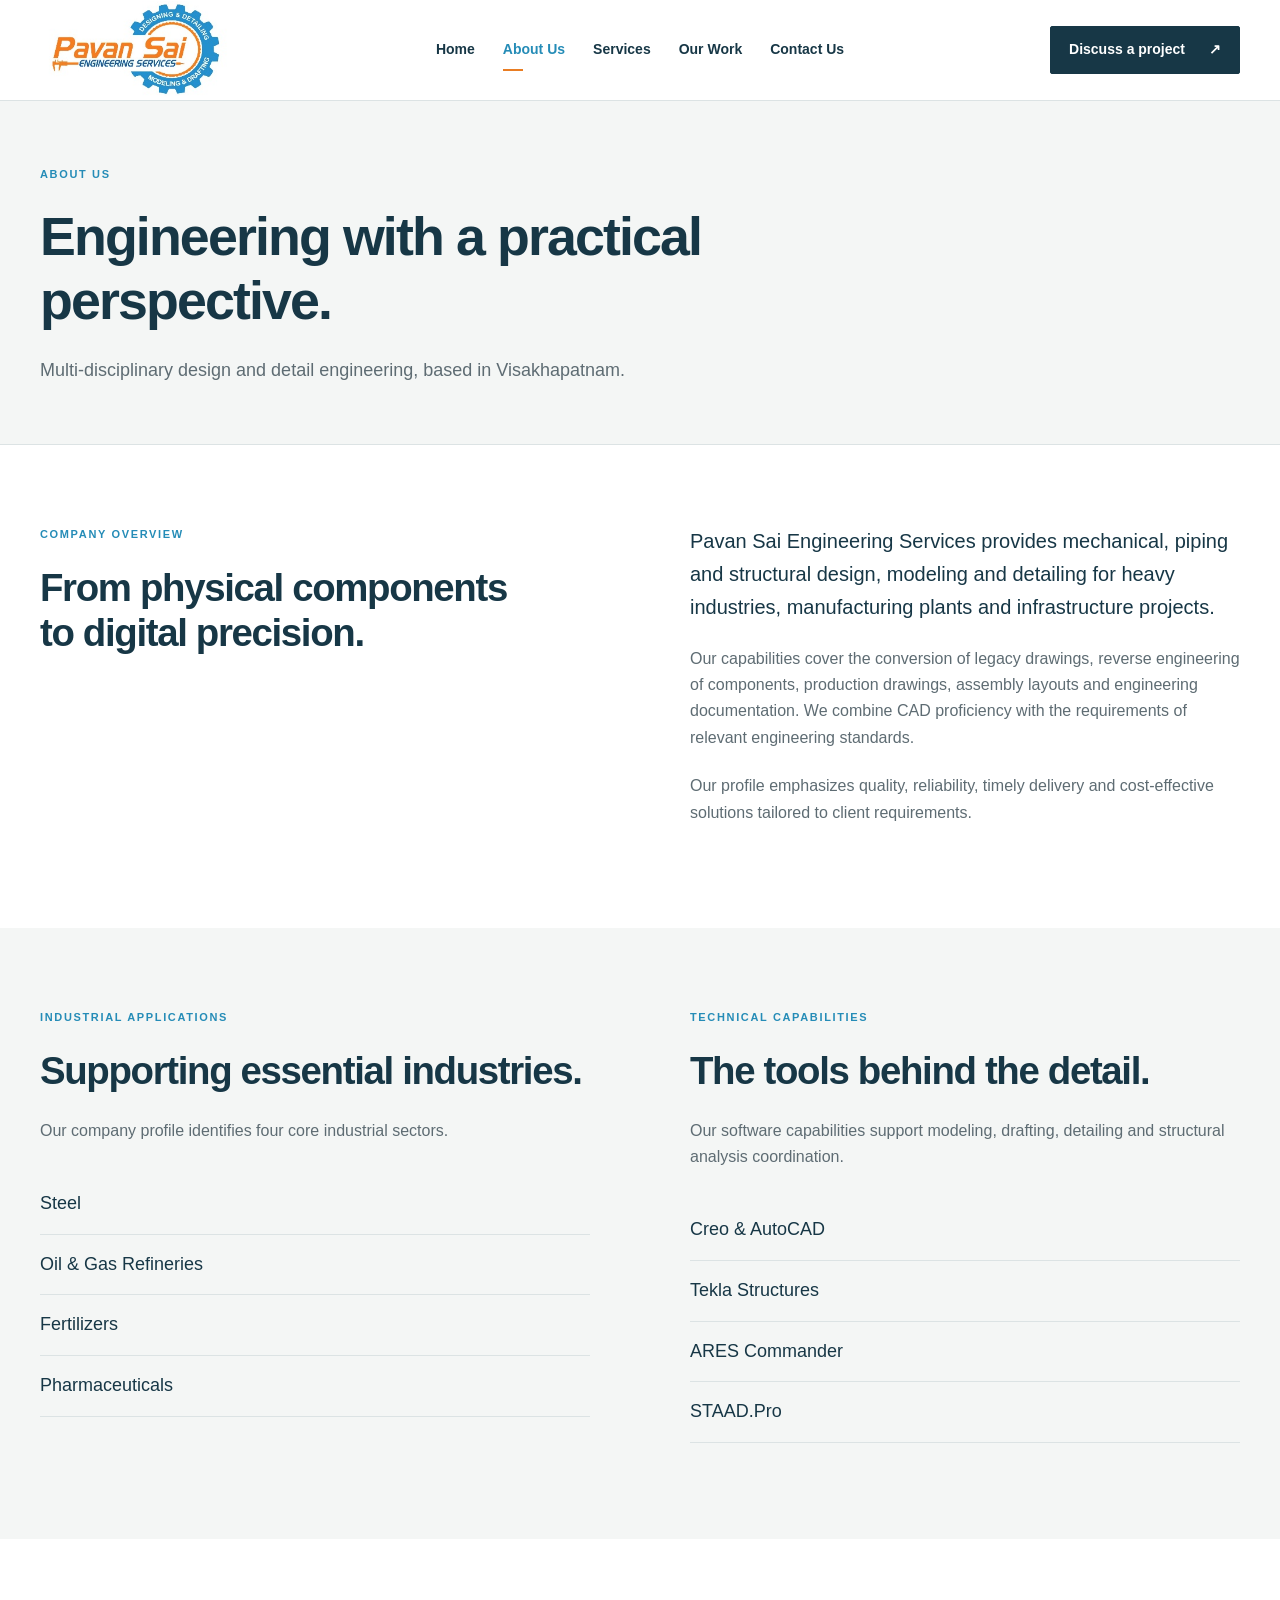
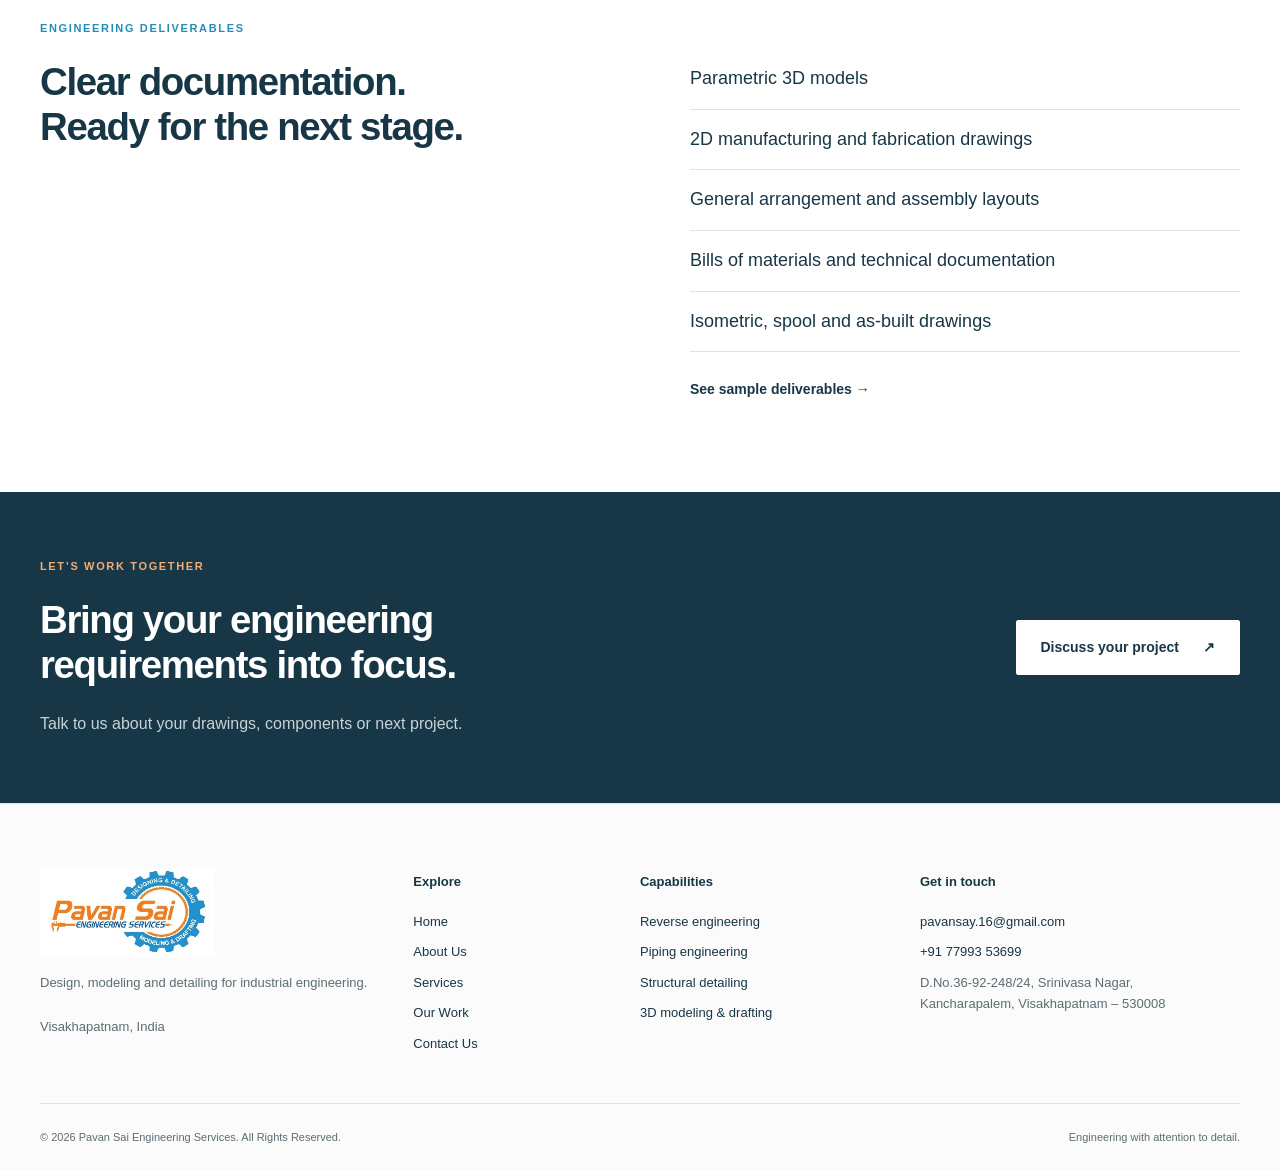
==== about.html @ df9208b9 "first commit" ====
<!doctype html><html lang="en"><head><meta charset="utf-8"><meta name="viewport" content="width=device-width, initial-scale=1"><title>About Us | Pavan Sai Engineering Services</title><meta name="description" content="Learn about Pavan Sai Engineering Services, its engineering capabilities, CAD platforms and industrial sectors."><meta property="og:title" content="About Us | Pavan Sai Engineering Services"><meta property="og:description" content="Learn about Pavan Sai Engineering Services, its engineering capabilities, CAD platforms and industrial sectors."><meta property="og:type" content="website"><meta property="og:image" content="assets/images/logo/pavan-sai.jpg"><meta name="theme-color" content="#123444"><link rel="icon" href="assets/images/logo/favicon.svg" type="image/svg+xml"><link rel="stylesheet" href="assets/css/style.css"><script src="assets/js/main.js" defer></script></head><body><a class="skip" href="#main">Skip to content</a><header class="site-header"><div class="container header-inner"><a href="index.html" class="brand" aria-label="Pavan Sai Engineering Services home"><img src="assets/images/logo/pavan-sai.jpg" alt="Pavan Sai Engineering Services" width="326" height="167"></a><button class="menu-toggle" aria-controls="navigation" aria-expanded="false">Menu <span aria-hidden="true">☰</span></button><nav id="navigation" aria-label="Main navigation"><a href="index.html" >Home</a><a href="about.html" aria-current="page">About Us</a><a href="services.html" >Services</a><a href="portfolio.html" >Our Work</a><a href="contact.html" >Contact Us</a></nav><a class="button small header-cta" href="contact.html">Discuss a project <span aria-hidden="true">↗</span></a></div></header><main id="main"><section class="page-intro"><div class="container"><span class="eyebrow">About us</span><h1>Engineering with a practical perspective.</h1><p>Multi-disciplinary design and detail engineering, based in Visakhapatnam.</p></div></section><section class="section"><div class="container overview"><div><span class="eyebrow">Company overview</span><h2>From physical components<br>to digital precision.</h2></div><div><p class="lead">Pavan Sai Engineering Services provides mechanical, piping and structural design, modeling and detailing for heavy industries, manufacturing plants and infrastructure projects.</p><p>Our capabilities cover the conversion of legacy drawings, reverse engineering of components, production drawings, assembly layouts and engineering documentation. We combine CAD proficiency with the requirements of relevant engineering standards.</p><p>Our profile emphasizes quality, reliability, timely delivery and cost-effective solutions tailored to client requirements.</p></div></div></section><section class="section tinted"><div class="container two-columns"><div><span class="eyebrow">Industrial applications</span><h2>Supporting essential industries.</h2><p>Our company profile identifies four core industrial sectors.</p><ul class="large-list"><li>Steel</li><li>Oil & Gas Refineries</li><li>Fertilizers</li><li>Pharmaceuticals</li></ul></div><div><span class="eyebrow">Technical capabilities</span><h2>The tools behind the detail.</h2><p>Our software capabilities support modeling, drafting, detailing and structural analysis coordination.</p><ul class="large-list"><li>Creo & AutoCAD</li><li>Tekla Structures</li><li>ARES Commander</li><li>STAAD.Pro</li></ul></div></div></section><section class="section"><div class="container overview"><div><span class="eyebrow">Engineering deliverables</span><h2>Clear documentation.<br>Ready for the next stage.</h2></div><div><ul class="large-list"><li>Parametric 3D models</li><li>2D manufacturing and fabrication drawings</li><li>General arrangement and assembly layouts</li><li>Bills of materials and technical documentation</li><li>Isometric, spool and as-built drawings</li></ul><a class="text-link" href="portfolio.html">See sample deliverables →</a></div></div></section><section class="cta"><div class="container cta-inner"><div><span class="eyebrow">Let’s work together</span><h2>Bring your engineering<br>requirements into focus.</h2><p>Talk to us about your drawings, components or next project.</p></div><a class="button light" href="contact.html">Discuss your project <span aria-hidden="true">↗</span></a></div></section></main><footer><div class="container footer-grid"><div><a href="index.html"><img class="footer-logo" src="assets/images/logo/pavan-sai.jpg" alt="Pavan Sai Engineering Services" width="326" height="167" loading="lazy"></a><p>Design, modeling and detailing for industrial engineering.</p><span>Visakhapatnam, India</span></div><div><h2>Explore</h2><a href="index.html">Home</a><a href="about.html">About Us</a><a href="services.html">Services</a><a href="portfolio.html">Our Work</a><a href="contact.html">Contact Us</a></div><div><h2>Capabilities</h2><a href="services.html">Reverse engineering</a><a href="services.html">Piping engineering</a><a href="services.html">Structural detailing</a><a href="services.html">3D modeling & drafting</a></div><div><h2>Get in touch</h2><a href="mailto:pavansay.16@gmail.com">pavansay.16@gmail.com</a><a href="tel:+917799353699">+91 77993 53699</a><p>D.No.36-92-248/24, Srinivasa Nagar,<br>Kancharapalem, Visakhapatnam – 530008</p></div></div><div class="container footer-bottom"><span>© <span data-year>2026</span> Pavan Sai Engineering Services. All Rights Reserved.</span><span>Engineering with attention to detail.</span></div></footer></body></html>
---- assets/css/style.css ----
﻿:root{--ink:#173746;--muted:#5e6c73;--orange:#e97d23;--blue:#258cb7;--line:#dce3e4;--paper:#f4f6f5;--white:#fff}*{box-sizing:border-box}body{margin:0;color:var(--ink);font:16px/1.65 'Segoe UI',Arial,sans-serif;background:#fff}a{color:inherit;text-decoration:none}img{max-width:100%;display:block}button,input,textarea{font:inherit}button,a,input,textarea{-webkit-tap-highlight-color:transparent}a:focus-visible,button:focus-visible,input:focus-visible,textarea:focus-visible{outline:3px solid var(--blue);outline-offset:5px}button{cursor:pointer}h1,h2,h3,p{margin-top:0}h1,h2,h3{line-height:1.18;letter-spacing:-.035em;font-weight:600}h1{font-size:clamp(2.3rem,4.2vw,3.7rem);margin-bottom:24px}h2{font-size:clamp(1.9rem,3vw,2.6rem);margin-bottom:24px}h3{font-size:1.3rem;letter-spacing:-.02em}p{color:var(--muted);margin-bottom:22px}em{font-style:normal;color:var(--blue)}.container{width:min(1200px,calc(100% - 48px));margin:auto}.site-header{background:white;border-bottom:1px solid var(--line);position:relative;z-index:10}.header-inner{display:flex;align-items:center;justify-content:space-between;min-height:100px;gap:24px}.brand img{width:190px;height:auto}.header-inner nav{display:flex;gap:28px;align-items:center;font-size:14px;font-weight:600}.header-inner nav a{padding:16px 0;position:relative}.header-inner nav a:hover,.header-inner nav a[aria-current]{color:var(--blue)}.header-inner nav a[aria-current]:after{content:'';position:absolute;bottom:7px;left:0;width:20px;height:2px;background:var(--orange)}.button{display:inline-flex;align-items:center;justify-content:center;gap:24px;padding:15px 24px;background:var(--ink);color:white;border:1px solid var(--ink);font-size:14px;font-weight:600;min-height:48px;border-radius:2px}.button:hover{background:#285366}.button:disabled{opacity:.65;cursor:wait}.button.small{padding:11px 18px}.button.light{background:white;color:var(--ink);border-color:white}.text-link{font-size:14px;font-weight:600;display:inline-block;padding:10px 0}.text-link:hover,.work-links a:hover{color:var(--blue)}.menu-toggle{display:none}.skip{position:absolute;top:-100px;left:10px;background:var(--ink);color:#fff;padding:10px;z-index:100}.skip:focus{top:10px}.eyebrow{display:block;font-size:11px;letter-spacing:.15em;text-transform:uppercase;font-weight:700;color:var(--blue);margin-bottom:22px}.dot{display:inline-block;width:7px;height:7px;background:var(--orange);border-radius:50%;margin-right:7px}.hero{padding:68px 0 64px;background:#f8faf9}.hero-grid{display:grid;grid-template-columns:1fr 1.05fr;gap:62px;align-items:center}.hero-copy>p{font-size:17px;max-width:460px}.actions{display:flex;gap:24px;align-items:center;flex-wrap:wrap}.hero-note{display:flex;gap:28px;margin-top:46px;font-size:10px;letter-spacing:.15em;font-weight:700;color:var(--muted)}.hero-note span+span:before{content:' / ';color:#bac6cb;margin-right:20px}.hero-visual{border:1px solid #cddbdd;background:white;box-shadow:14px 14px 0 #eaf0ef;min-width:0}.drawing-label{display:flex;justify-content:space-between;padding:17px 22px;background:#edf3f4;color:var(--ink);font-size:10px;letter-spacing:.1em}.hero-visual>img{width:100%;aspect-ratio:1.36;object-fit:contain;padding:20px}.visual-caption{display:flex;justify-content:space-between;align-items:center;border-top:1px solid var(--line);padding:18px 22px;font-size:12px;color:var(--muted)}.visual-caption strong{font-weight:600;color:var(--ink);font-size:14px}.visual-caption>a{font-size:25px;color:var(--blue)}.industry-strip{border-block:1px solid var(--line)}.industry-strip .container{display:flex;align-items:center;justify-content:space-between;gap:22px;padding-block:24px;flex-wrap:wrap}.industry-strip span{font-size:10px;letter-spacing:.13em;color:var(--muted)}.industry-strip strong{font-size:14px;font-weight:500}.section{padding:80px 0}.tinted{background:var(--paper)}.overview,.two-columns{display:grid;grid-template-columns:1fr 1fr;gap:100px}.lead{font-size:20px;line-height:1.65;color:var(--ink)}.section-heading{display:flex;justify-content:space-between;align-items:flex-end;gap:24px;margin-bottom:35px}.section-heading h2{margin-bottom:0}.services-grid{display:grid;grid-template-columns:repeat(3,1fr);gap:0 40px}.service{padding:30px 0;border-top:1px solid #cdd8db}.number{font-size:12px;color:var(--orange);font-weight:600;display:block;margin-bottom:24px}.service h3{margin-bottom:14px}.service p{font-size:14px;margin-bottom:0}.service ul{padding-left:19px;font-size:14px;color:var(--muted);margin-top:22px}.service li{margin:8px 0}.detailed{gap:35px 50px}.strengths{display:grid;grid-template-columns:.85fr 1fr;gap:100px}.strength-list article{display:flex;gap:25px;border-bottom:1px solid var(--line);padding:25px 0}.strength-list article:first-child{padding-top:0}.strength-list article>span{color:var(--orange);font-size:12px;padding-top:5px}.strength-list h3{font-size:19px;margin-bottom:10px}.strength-list p{font-size:14px;margin:0}.work-grid{display:grid;grid-template-columns:repeat(3,1fr);gap:28px}.work-card{border:1px solid var(--line);background:white;min-width:0}.drawing{display:block;background:#eef1f0;border-bottom:1px solid var(--line);padding:18px;overflow:hidden}.drawing img{width:100%;height:auto;aspect-ratio:1.4;object-fit:contain;background:white;transition:transform .2s}.drawing:hover img{transform:scale(1.025)}.work-body{padding:24px}.work-body .eyebrow{font-size:9px;margin-bottom:13px}.work-body h3{font-size:20px}.work-body p{font-size:13px;min-height:44px}.work-links{display:flex;justify-content:space-between;gap:10px;border-top:1px solid var(--line);padding-top:16px;font-size:12px;font-weight:600}.work-links a{padding:5px 0}.cta{background:var(--ink);padding:65px 0}.cta-inner{display:flex;justify-content:space-between;gap:40px;align-items:center}.cta .eyebrow{color:#efad78}.cta h2{color:white}.cta p{color:#c5d3d8;margin:0}.page-intro{background:var(--paper);padding:64px 0 58px;border-bottom:1px solid var(--line)}.page-intro h1{max-width:850px}.page-intro p{max-width:650px;margin:0;font-size:18px}.large-list{list-style:none;padding:0;margin-top:30px}.large-list li{padding:15px 0;border-bottom:1px solid var(--line);font-size:18px}.portfolio-toolbar{display:flex;justify-content:space-between;align-items:center;gap:20px;margin-bottom:35px}.filters{display:flex;gap:8px;flex-wrap:wrap}.filter{background:white;border:1px solid var(--line);padding:10px 16px;color:var(--ink);font-size:13px}.filter.active{background:var(--ink);color:white;border-color:var(--ink)}#work-count,.portfolio-note{font-size:13px;color:var(--muted)}.portfolio-note{margin-top:32px}.contact-grid{display:grid;grid-template-columns:.8fr 1.2fr;gap:90px}.contact-details dl{margin:35px 0}.contact-details dt{font-size:11px;letter-spacing:.1em;text-transform:uppercase;color:var(--muted);margin-top:23px}.contact-details dd{margin:7px 0 0;font-size:16px;overflow-wrap:anywhere}.contact-details dd a:hover{text-decoration:underline}.contact-note{border-left:2px solid var(--orange);padding:10px 20px;color:var(--muted);font-size:13px}.form-panel{padding:35px;background:var(--paper);border:1px solid var(--line)}.form-panel h2{font-size:25px;margin-bottom:8px}.form-panel>p{font-size:13px}.form-grid{display:grid;grid-template-columns:1fr 1fr;gap:20px}.full{grid-column:1/-1}label{display:block;font-size:13px;font-weight:600;margin-bottom:8px}input,textarea{width:100%;border:1px solid #cbd5d9;border-radius:2px;background:#fff;padding:11px 12px;color:var(--ink);min-width:0}textarea{resize:vertical}form .button{margin-top:24px}.honeypot{position:absolute;left:-9999px;width:1px;height:1px;overflow:hidden}#form-status{font-size:14px;margin:18px 0 0}#form-status.error{color:#a22525}#form-status.success{color:#24633c}footer{padding:55px 0 0;background:#fafbfa;border-top:1px solid var(--line)}.footer-grid{display:grid;grid-template-columns:1.25fr .7fr .9fr 1.2fr;gap:40px;font-size:13px}.footer-logo{width:175px;height:auto;margin-bottom:15px}.footer-grid h2{font-size:13px;letter-spacing:0;margin:15px 0 22px}.footer-grid a{display:block;margin:9px 0;overflow-wrap:anywhere}.footer-grid a:hover{color:var(--blue)}.footer-grid p{font-size:13px}.footer-grid span{color:var(--muted)}.footer-bottom{display:flex;justify-content:space-between;gap:20px;font-size:11px;color:var(--muted);padding-block:24px;margin-top:40px;border-top:1px solid var(--line)}.viewer-section{padding:30px 0}.viewer-heading{display:flex;align-items:center;justify-content:space-between;gap:24px;margin-top:20px}.viewer-heading h1{font-size:30px;margin-bottom:10px}.viewer-heading .eyebrow{margin-bottom:10px}.viewer-heading p{font-size:14px}.pdf-container iframe{display:block;width:100%;height:calc(100vh - 240px);min-height:500px;border:1px solid var(--line);background:#eee}.viewer-help,#viewer-status{font-size:13px}.mobile-pdf{padding:45px;background:var(--paper);text-align:center}.mobile-pdf img{max-height:380px;margin:0 auto 25px;object-fit:contain}.mobile-pdf p{margin-top:20px}[hidden]{display:none!important}@media(min-width:1500px){.hero{padding-block:90px}}@media(max-width:1050px){.header-cta{display:none}.hero-grid{gap:35px}.overview,.two-columns,.strengths{gap:50px}.contact-grid{gap:40px}.footer-grid{gap:25px}.header-inner nav{gap:20px}}@media(max-width:760px){.container{width:calc(100% - 36px)}.header-inner{min-height:82px}.brand img{width:155px}.menu-toggle{display:flex;gap:12px;background:white;border:1px solid var(--line);padding:8px 12px;font-size:13px}.header-inner nav{display:none;position:absolute;top:82px;left:0;right:0;background:white;padding:12px 24px;border-bottom:1px solid var(--line)}.header-inner nav.open{display:flex;flex-direction:column;align-items:stretch;gap:0}.header-inner nav a{padding:12px}.hero{padding:40px 0}.hero-grid,.overview,.two-columns,.strengths,.contact-grid{grid-template-columns:1fr;gap:30px}.hero-visual{margin-top:8px;margin-right:10px}.hero h1{font-size:40px}.hero-copy>p{font-size:16px}.hero-note{margin-top:28px;gap:12px}.hero-note span+span:before{margin-right:10px}.hero-visual>img{aspect-ratio:1.5}.industry-strip .container{justify-content:flex-start;gap:15px 25px}.industry-strip span{width:100%}.industry-strip strong{font-size:12px}.section{padding:50px 0}.services-grid{grid-template-columns:1fr 1fr;gap:0 25px}.work-grid{grid-template-columns:1fr 1fr;gap:18px}.work-body{padding:18px}.work-body h3{font-size:18px}.work-links{flex-wrap:wrap}.cta-inner{align-items:flex-start;flex-direction:column;gap:25px}.cta{padding:45px 0}.section-heading{align-items:flex-start;flex-direction:column;gap:10px;margin-bottom:25px}.page-intro{padding:45px 0}.page-intro p{font-size:16px}.portfolio-toolbar{align-items:flex-start;flex-direction:column}.footer-grid{grid-template-columns:1fr 1fr;gap:25px 35px}.footer-bottom{flex-direction:column;gap:8px}.form-panel{padding:25px}.viewer-heading{flex-direction:column;align-items:flex-start}.pdf-container iframe{min-height:400px}.viewer-heading .actions{gap:15px}.mobile-pdf{padding:24px}.hero-copy .eyebrow{font-size:9px}.contact-details h2{margin-bottom:15px}}@media(max-width:480px){.work-grid,.services-grid,.form-grid{grid-template-columns:1fr}.full{grid-column:auto}.hero h1{font-size:36px}.actions{gap:15px}.footer-grid{gap:24px}.footer-grid>div:last-child{grid-column:1/-1}.work-body p{min-height:0}}@media(prefers-reduced-motion:reduce){*{transition:none!important;scroll-behavior:auto!important}}
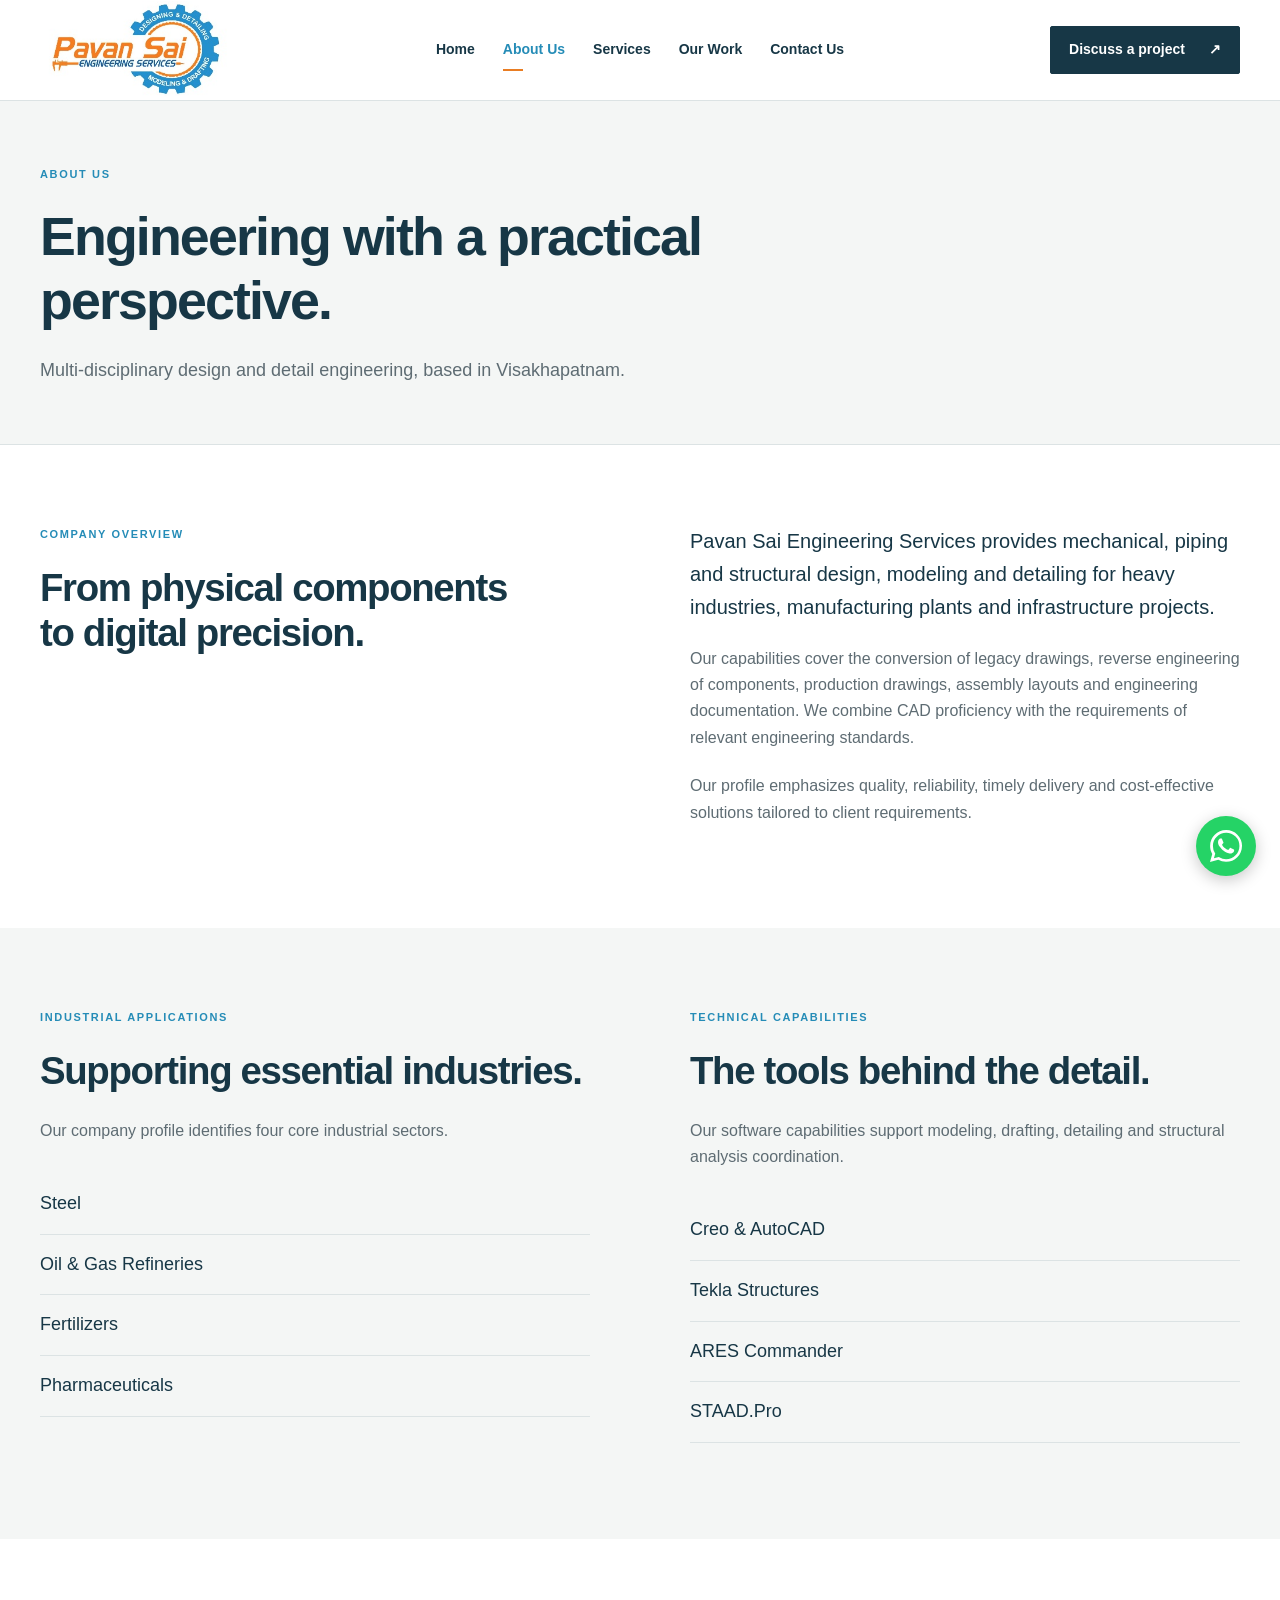
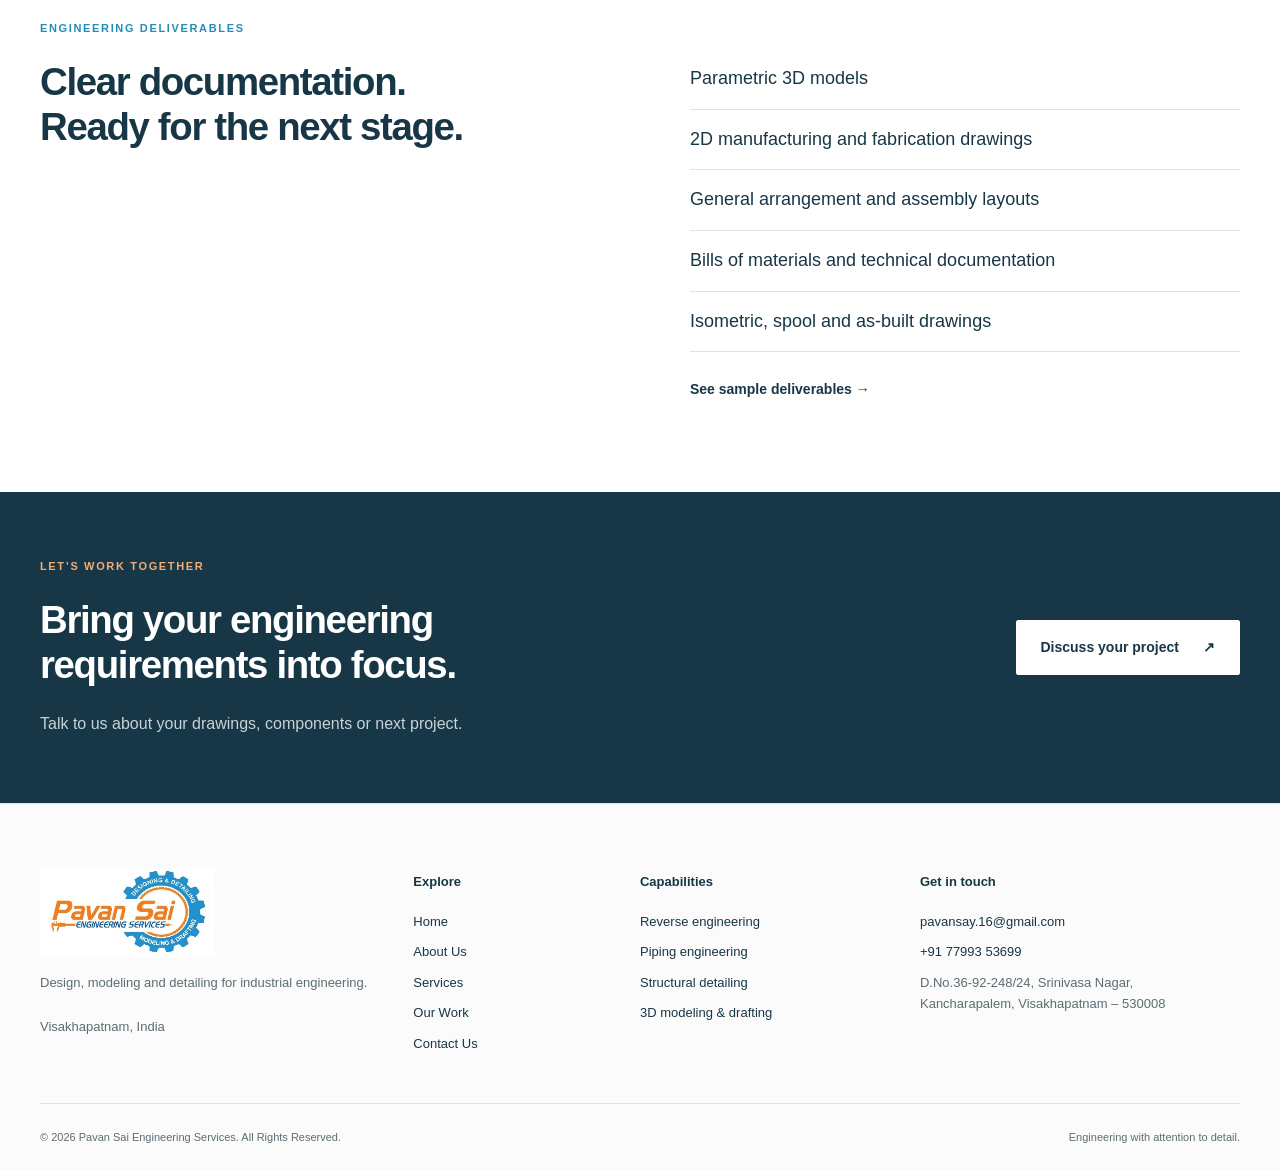
==== commit d6f95434: "whatsapp added" ====
--- a/about.html
+++ b/about.html
@@ -1 +1 @@
-<!doctype html><html lang="en"><head><meta charset="utf-8"><meta name="viewport" content="width=device-width, initial-scale=1"><title>About Us | Pavan Sai Engineering Services</title><meta name="description" content="Learn about Pavan Sai Engineering Services, its engineering capabilities, CAD platforms and industrial sectors."><meta property="og:title" content="About Us | Pavan Sai Engineering Services"><meta property="og:description" content="Learn about Pavan Sai Engineering Services, its engineering capabilities, CAD platforms and industrial sectors."><meta property="og:type" content="website"><meta property="og:image" content="assets/images/logo/pavan-sai.jpg"><meta name="theme-color" content="#123444"><link rel="icon" href="assets/images/logo/favicon.svg" type="image/svg+xml"><link rel="stylesheet" href="assets/css/style.css"><script src="assets/js/main.js" defer></script></head><body><a class="skip" href="#main">Skip to content</a><header class="site-header"><div class="container header-inner"><a href="index.html" class="brand" aria-label="Pavan Sai Engineering Services home"><img src="assets/images/logo/pavan-sai.jpg" alt="Pavan Sai Engineering Services" width="326" height="167"></a><button class="menu-toggle" aria-controls="navigation" aria-expanded="false">Menu <span aria-hidden="true">☰</span></button><nav id="navigation" aria-label="Main navigation"><a href="index.html" >Home</a><a href="about.html" aria-current="page">About Us</a><a href="services.html" >Services</a><a href="portfolio.html" >Our Work</a><a href="contact.html" >Contact Us</a></nav><a class="button small header-cta" href="contact.html">Discuss a project <span aria-hidden="true">↗</span></a></div></header><main id="main"><section class="page-intro"><div class="container"><span class="eyebrow">About us</span><h1>Engineering with a practical perspective.</h1><p>Multi-disciplinary design and detail engineering, based in Visakhapatnam.</p></div></section><section class="section"><div class="container overview"><div><span class="eyebrow">Company overview</span><h2>From physical components<br>to digital precision.</h2></div><div><p class="lead">Pavan Sai Engineering Services provides mechanical, piping and structural design, modeling and detailing for heavy industries, manufacturing plants and infrastructure projects.</p><p>Our capabilities cover the conversion of legacy drawings, reverse engineering of components, production drawings, assembly layouts and engineering documentation. We combine CAD proficiency with the requirements of relevant engineering standards.</p><p>Our profile emphasizes quality, reliability, timely delivery and cost-effective solutions tailored to client requirements.</p></div></div></section><section class="section tinted"><div class="container two-columns"><div><span class="eyebrow">Industrial applications</span><h2>Supporting essential industries.</h2><p>Our company profile identifies four core industrial sectors.</p><ul class="large-list"><li>Steel</li><li>Oil & Gas Refineries</li><li>Fertilizers</li><li>Pharmaceuticals</li></ul></div><div><span class="eyebrow">Technical capabilities</span><h2>The tools behind the detail.</h2><p>Our software capabilities support modeling, drafting, detailing and structural analysis coordination.</p><ul class="large-list"><li>Creo & AutoCAD</li><li>Tekla Structures</li><li>ARES Commander</li><li>STAAD.Pro</li></ul></div></div></section><section class="section"><div class="container overview"><div><span class="eyebrow">Engineering deliverables</span><h2>Clear documentation.<br>Ready for the next stage.</h2></div><div><ul class="large-list"><li>Parametric 3D models</li><li>2D manufacturing and fabrication drawings</li><li>General arrangement and assembly layouts</li><li>Bills of materials and technical documentation</li><li>Isometric, spool and as-built drawings</li></ul><a class="text-link" href="portfolio.html">See sample deliverables →</a></div></div></section><section class="cta"><div class="container cta-inner"><div><span class="eyebrow">Let’s work together</span><h2>Bring your engineering<br>requirements into focus.</h2><p>Talk to us about your drawings, components or next project.</p></div><a class="button light" href="contact.html">Discuss your project <span aria-hidden="true">↗</span></a></div></section></main><footer><div class="container footer-grid"><div><a href="index.html"><img class="footer-logo" src="assets/images/logo/pavan-sai.jpg" alt="Pavan Sai Engineering Services" width="326" height="167" loading="lazy"></a><p>Design, modeling and detailing for industrial engineering.</p><span>Visakhapatnam, India</span></div><div><h2>Explore</h2><a href="index.html">Home</a><a href="about.html">About Us</a><a href="services.html">Services</a><a href="portfolio.html">Our Work</a><a href="contact.html">Contact Us</a></div><div><h2>Capabilities</h2><a href="services.html">Reverse engineering</a><a href="services.html">Piping engineering</a><a href="services.html">Structural detailing</a><a href="services.html">3D modeling & drafting</a></div><div><h2>Get in touch</h2><a href="mailto:pavansay.16@gmail.com">pavansay.16@gmail.com</a><a href="tel:+917799353699">+91 77993 53699</a><p>D.No.36-92-248/24, Srinivasa Nagar,<br>Kancharapalem, Visakhapatnam – 530008</p></div></div><div class="container footer-bottom"><span>© <span data-year>2026</span> Pavan Sai Engineering Services. All Rights Reserved.</span><span>Engineering with attention to detail.</span></div></footer></body></html>+<!doctype html><html lang="en"><head><meta charset="utf-8"><meta name="viewport" content="width=device-width, initial-scale=1"><title>About Us | Pavan Sai Engineering Services</title><meta name="description" content="Learn about Pavan Sai Engineering Services, its engineering capabilities, CAD platforms and industrial sectors."><meta property="og:title" content="About Us | Pavan Sai Engineering Services"><meta property="og:description" content="Learn about Pavan Sai Engineering Services, its engineering capabilities, CAD platforms and industrial sectors."><meta property="og:type" content="website"><meta property="og:image" content="assets/images/logo/pavan-sai.jpg"><meta name="theme-color" content="#123444"><link rel="icon" href="assets/images/logo/favicon.svg" type="image/svg+xml"><link rel="stylesheet" href="assets/css/style.css"><script src="assets/js/main.js" defer></script></head><body><a class="skip" href="#main">Skip to content</a><header class="site-header"><div class="container header-inner"><a href="index.html" class="brand" aria-label="Pavan Sai Engineering Services home"><img src="assets/images/logo/pavan-sai.jpg" alt="Pavan Sai Engineering Services" width="326" height="167"></a><button class="menu-toggle" aria-controls="navigation" aria-expanded="false">Menu <span aria-hidden="true">☰</span></button><nav id="navigation" aria-label="Main navigation"><a href="index.html" >Home</a><a href="about.html" aria-current="page">About Us</a><a href="services.html" >Services</a><a href="portfolio.html" >Our Work</a><a href="contact.html" >Contact Us</a></nav><a class="button small header-cta" href="contact.html">Discuss a project <span aria-hidden="true">↗</span></a></div></header><main id="main"><section class="page-intro"><div class="container"><span class="eyebrow">About us</span><h1>Engineering with a practical perspective.</h1><p>Multi-disciplinary design and detail engineering, based in Visakhapatnam.</p></div></section><section class="section"><div class="container overview"><div><span class="eyebrow">Company overview</span><h2>From physical components<br>to digital precision.</h2></div><div><p class="lead">Pavan Sai Engineering Services provides mechanical, piping and structural design, modeling and detailing for heavy industries, manufacturing plants and infrastructure projects.</p><p>Our capabilities cover the conversion of legacy drawings, reverse engineering of components, production drawings, assembly layouts and engineering documentation. We combine CAD proficiency with the requirements of relevant engineering standards.</p><p>Our profile emphasizes quality, reliability, timely delivery and cost-effective solutions tailored to client requirements.</p></div></div></section><section class="section tinted"><div class="container two-columns"><div><span class="eyebrow">Industrial applications</span><h2>Supporting essential industries.</h2><p>Our company profile identifies four core industrial sectors.</p><ul class="large-list"><li>Steel</li><li>Oil & Gas Refineries</li><li>Fertilizers</li><li>Pharmaceuticals</li></ul></div><div><span class="eyebrow">Technical capabilities</span><h2>The tools behind the detail.</h2><p>Our software capabilities support modeling, drafting, detailing and structural analysis coordination.</p><ul class="large-list"><li>Creo & AutoCAD</li><li>Tekla Structures</li><li>ARES Commander</li><li>STAAD.Pro</li></ul></div></div></section><section class="section"><div class="container overview"><div><span class="eyebrow">Engineering deliverables</span><h2>Clear documentation.<br>Ready for the next stage.</h2></div><div><ul class="large-list"><li>Parametric 3D models</li><li>2D manufacturing and fabrication drawings</li><li>General arrangement and assembly layouts</li><li>Bills of materials and technical documentation</li><li>Isometric, spool and as-built drawings</li></ul><a class="text-link" href="portfolio.html">See sample deliverables →</a></div></div></section><section class="cta"><div class="container cta-inner"><div><span class="eyebrow">Let’s work together</span><h2>Bring your engineering<br>requirements into focus.</h2><p>Talk to us about your drawings, components or next project.</p></div><a class="button light" href="contact.html">Discuss your project <span aria-hidden="true">↗</span></a></div></section></main><footer><div class="container footer-grid"><div><a href="index.html"><img class="footer-logo" src="assets/images/logo/pavan-sai.jpg" alt="Pavan Sai Engineering Services" width="326" height="167" loading="lazy"></a><p>Design, modeling and detailing for industrial engineering.</p><span>Visakhapatnam, India</span></div><div><h2>Explore</h2><a href="index.html">Home</a><a href="about.html">About Us</a><a href="services.html">Services</a><a href="portfolio.html">Our Work</a><a href="contact.html">Contact Us</a></div><div><h2>Capabilities</h2><a href="services.html">Reverse engineering</a><a href="services.html">Piping engineering</a><a href="services.html">Structural detailing</a><a href="services.html">3D modeling & drafting</a></div><div><h2>Get in touch</h2><a href="mailto:pavansay.16@gmail.com">pavansay.16@gmail.com</a><a href="tel:+917799353699">+91 77993 53699</a><p>D.No.36-92-248/24, Srinivasa Nagar,<br>Kancharapalem, Visakhapatnam – 530008</p></div></div><div class="container footer-bottom"><span>© <span data-year>2026</span> Pavan Sai Engineering Services. All Rights Reserved.</span><span>Engineering with attention to detail.</span></div></footer><a class="whatsapp-float" href="https://wa.me/917799353699" target="_blank" rel="noopener noreferrer" aria-label="Chat with Pavan Sai Engineering Services on WhatsApp (opens in a new tab)" title="Chat on WhatsApp"><svg xmlns="http://www.w3.org/2000/svg" viewBox="0 0 24 24" width="32" height="32" fill="currentColor" aria-hidden="true" focusable="false"><path d="M20.52 3.48A11.91 11.91 0 0 0 12.04 0C5.45 0 .09 5.36.09 11.95c0 2.11.55 4.17 1.6 5.99L0 24l6.2-1.63a11.94 11.94 0 0 0 5.83 1.49h.01c6.59 0 11.95-5.36 11.96-11.95a11.87 11.87 0 0 0-3.48-8.43ZM12.04 21.85a9.9 9.9 0 0 1-5.05-1.38l-.36-.21-3.68.97.98-3.59-.23-.37a9.87 9.87 0 0 1-1.52-5.32c0-5.48 4.46-9.94 9.95-9.94a9.86 9.86 0 0 1 7.03 2.92 9.87 9.87 0 0 1 2.91 7.03c0 5.49-4.46 9.89-10.03 9.89Zm5.45-7.41c-.3-.15-1.77-.87-2.04-.97-.27-.1-.47-.15-.67.15-.2.3-.77.97-.94 1.17-.17.2-.35.22-.64.07-.3-.15-1.26-.46-2.4-1.48-.88-.79-1.48-1.77-1.65-2.07-.17-.3-.02-.46.13-.61.13-.13.3-.35.45-.52.15-.17.2-.3.3-.5.1-.2.05-.37-.02-.52-.08-.15-.67-1.62-.92-2.22-.24-.58-.49-.5-.67-.51h-.57c-.2 0-.52.07-.79.37-.27.3-1.04 1.02-1.04 2.49s1.07 2.89 1.22 3.09c.15.2 2.1 3.2 5.09 4.49.71.3 1.26.48 1.69.62.71.22 1.36.19 1.87.12.57-.09 1.77-.72 2.02-1.42.25-.7.25-1.3.17-1.42-.07-.13-.27-.2-.57-.35Z"/></svg></a></body></html>
--- a/assets/css/style.css
+++ b/assets/css/style.css
@@ -1 +1,8 @@
 ﻿:root{--ink:#173746;--muted:#5e6c73;--orange:#e97d23;--blue:#258cb7;--line:#dce3e4;--paper:#f4f6f5;--white:#fff}*{box-sizing:border-box}body{margin:0;color:var(--ink);font:16px/1.65 'Segoe UI',Arial,sans-serif;background:#fff}a{color:inherit;text-decoration:none}img{max-width:100%;display:block}button,input,textarea{font:inherit}button,a,input,textarea{-webkit-tap-highlight-color:transparent}a:focus-visible,button:focus-visible,input:focus-visible,textarea:focus-visible{outline:3px solid var(--blue);outline-offset:5px}button{cursor:pointer}h1,h2,h3,p{margin-top:0}h1,h2,h3{line-height:1.18;letter-spacing:-.035em;font-weight:600}h1{font-size:clamp(2.3rem,4.2vw,3.7rem);margin-bottom:24px}h2{font-size:clamp(1.9rem,3vw,2.6rem);margin-bottom:24px}h3{font-size:1.3rem;letter-spacing:-.02em}p{color:var(--muted);margin-bottom:22px}em{font-style:normal;color:var(--blue)}.container{width:min(1200px,calc(100% - 48px));margin:auto}.site-header{background:white;border-bottom:1px solid var(--line);position:relative;z-index:10}.header-inner{display:flex;align-items:center;justify-content:space-between;min-height:100px;gap:24px}.brand img{width:190px;height:auto}.header-inner nav{display:flex;gap:28px;align-items:center;font-size:14px;font-weight:600}.header-inner nav a{padding:16px 0;position:relative}.header-inner nav a:hover,.header-inner nav a[aria-current]{color:var(--blue)}.header-inner nav a[aria-current]:after{content:'';position:absolute;bottom:7px;left:0;width:20px;height:2px;background:var(--orange)}.button{display:inline-flex;align-items:center;justify-content:center;gap:24px;padding:15px 24px;background:var(--ink);color:white;border:1px solid var(--ink);font-size:14px;font-weight:600;min-height:48px;border-radius:2px}.button:hover{background:#285366}.button:disabled{opacity:.65;cursor:wait}.button.small{padding:11px 18px}.button.light{background:white;color:var(--ink);border-color:white}.text-link{font-size:14px;font-weight:600;display:inline-block;padding:10px 0}.text-link:hover,.work-links a:hover{color:var(--blue)}.menu-toggle{display:none}.skip{position:absolute;top:-100px;left:10px;background:var(--ink);color:#fff;padding:10px;z-index:100}.skip:focus{top:10px}.eyebrow{display:block;font-size:11px;letter-spacing:.15em;text-transform:uppercase;font-weight:700;color:var(--blue);margin-bottom:22px}.dot{display:inline-block;width:7px;height:7px;background:var(--orange);border-radius:50%;margin-right:7px}.hero{padding:68px 0 64px;background:#f8faf9}.hero-grid{display:grid;grid-template-columns:1fr 1.05fr;gap:62px;align-items:center}.hero-copy>p{font-size:17px;max-width:460px}.actions{display:flex;gap:24px;align-items:center;flex-wrap:wrap}.hero-note{display:flex;gap:28px;margin-top:46px;font-size:10px;letter-spacing:.15em;font-weight:700;color:var(--muted)}.hero-note span+span:before{content:' / ';color:#bac6cb;margin-right:20px}.hero-visual{border:1px solid #cddbdd;background:white;box-shadow:14px 14px 0 #eaf0ef;min-width:0}.drawing-label{display:flex;justify-content:space-between;padding:17px 22px;background:#edf3f4;color:var(--ink);font-size:10px;letter-spacing:.1em}.hero-visual>img{width:100%;aspect-ratio:1.36;object-fit:contain;padding:20px}.visual-caption{display:flex;justify-content:space-between;align-items:center;border-top:1px solid var(--line);padding:18px 22px;font-size:12px;color:var(--muted)}.visual-caption strong{font-weight:600;color:var(--ink);font-size:14px}.visual-caption>a{font-size:25px;color:var(--blue)}.industry-strip{border-block:1px solid var(--line)}.industry-strip .container{display:flex;align-items:center;justify-content:space-between;gap:22px;padding-block:24px;flex-wrap:wrap}.industry-strip span{font-size:10px;letter-spacing:.13em;color:var(--muted)}.industry-strip strong{font-size:14px;font-weight:500}.section{padding:80px 0}.tinted{background:var(--paper)}.overview,.two-columns{display:grid;grid-template-columns:1fr 1fr;gap:100px}.lead{font-size:20px;line-height:1.65;color:var(--ink)}.section-heading{display:flex;justify-content:space-between;align-items:flex-end;gap:24px;margin-bottom:35px}.section-heading h2{margin-bottom:0}.services-grid{display:grid;grid-template-columns:repeat(3,1fr);gap:0 40px}.service{padding:30px 0;border-top:1px solid #cdd8db}.number{font-size:12px;color:var(--orange);font-weight:600;display:block;margin-bottom:24px}.service h3{margin-bottom:14px}.service p{font-size:14px;margin-bottom:0}.service ul{padding-left:19px;font-size:14px;color:var(--muted);margin-top:22px}.service li{margin:8px 0}.detailed{gap:35px 50px}.strengths{display:grid;grid-template-columns:.85fr 1fr;gap:100px}.strength-list article{display:flex;gap:25px;border-bottom:1px solid var(--line);padding:25px 0}.strength-list article:first-child{padding-top:0}.strength-list article>span{color:var(--orange);font-size:12px;padding-top:5px}.strength-list h3{font-size:19px;margin-bottom:10px}.strength-list p{font-size:14px;margin:0}.work-grid{display:grid;grid-template-columns:repeat(3,1fr);gap:28px}.work-card{border:1px solid var(--line);background:white;min-width:0}.drawing{display:block;background:#eef1f0;border-bottom:1px solid var(--line);padding:18px;overflow:hidden}.drawing img{width:100%;height:auto;aspect-ratio:1.4;object-fit:contain;background:white;transition:transform .2s}.drawing:hover img{transform:scale(1.025)}.work-body{padding:24px}.work-body .eyebrow{font-size:9px;margin-bottom:13px}.work-body h3{font-size:20px}.work-body p{font-size:13px;min-height:44px}.work-links{display:flex;justify-content:space-between;gap:10px;border-top:1px solid var(--line);padding-top:16px;font-size:12px;font-weight:600}.work-links a{padding:5px 0}.cta{background:var(--ink);padding:65px 0}.cta-inner{display:flex;justify-content:space-between;gap:40px;align-items:center}.cta .eyebrow{color:#efad78}.cta h2{color:white}.cta p{color:#c5d3d8;margin:0}.page-intro{background:var(--paper);padding:64px 0 58px;border-bottom:1px solid var(--line)}.page-intro h1{max-width:850px}.page-intro p{max-width:650px;margin:0;font-size:18px}.large-list{list-style:none;padding:0;margin-top:30px}.large-list li{padding:15px 0;border-bottom:1px solid var(--line);font-size:18px}.portfolio-toolbar{display:flex;justify-content:space-between;align-items:center;gap:20px;margin-bottom:35px}.filters{display:flex;gap:8px;flex-wrap:wrap}.filter{background:white;border:1px solid var(--line);padding:10px 16px;color:var(--ink);font-size:13px}.filter.active{background:var(--ink);color:white;border-color:var(--ink)}#work-count,.portfolio-note{font-size:13px;color:var(--muted)}.portfolio-note{margin-top:32px}.contact-grid{display:grid;grid-template-columns:.8fr 1.2fr;gap:90px}.contact-details dl{margin:35px 0}.contact-details dt{font-size:11px;letter-spacing:.1em;text-transform:uppercase;color:var(--muted);margin-top:23px}.contact-details dd{margin:7px 0 0;font-size:16px;overflow-wrap:anywhere}.contact-details dd a:hover{text-decoration:underline}.contact-note{border-left:2px solid var(--orange);padding:10px 20px;color:var(--muted);font-size:13px}.form-panel{padding:35px;background:var(--paper);border:1px solid var(--line)}.form-panel h2{font-size:25px;margin-bottom:8px}.form-panel>p{font-size:13px}.form-grid{display:grid;grid-template-columns:1fr 1fr;gap:20px}.full{grid-column:1/-1}label{display:block;font-size:13px;font-weight:600;margin-bottom:8px}input,textarea{width:100%;border:1px solid #cbd5d9;border-radius:2px;background:#fff;padding:11px 12px;color:var(--ink);min-width:0}textarea{resize:vertical}form .button{margin-top:24px}.honeypot{position:absolute;left:-9999px;width:1px;height:1px;overflow:hidden}#form-status{font-size:14px;margin:18px 0 0}#form-status.error{color:#a22525}#form-status.success{color:#24633c}footer{padding:55px 0 0;background:#fafbfa;border-top:1px solid var(--line)}.footer-grid{display:grid;grid-template-columns:1.25fr .7fr .9fr 1.2fr;gap:40px;font-size:13px}.footer-logo{width:175px;height:auto;margin-bottom:15px}.footer-grid h2{font-size:13px;letter-spacing:0;margin:15px 0 22px}.footer-grid a{display:block;margin:9px 0;overflow-wrap:anywhere}.footer-grid a:hover{color:var(--blue)}.footer-grid p{font-size:13px}.footer-grid span{color:var(--muted)}.footer-bottom{display:flex;justify-content:space-between;gap:20px;font-size:11px;color:var(--muted);padding-block:24px;margin-top:40px;border-top:1px solid var(--line)}.viewer-section{padding:30px 0}.viewer-heading{display:flex;align-items:center;justify-content:space-between;gap:24px;margin-top:20px}.viewer-heading h1{font-size:30px;margin-bottom:10px}.viewer-heading .eyebrow{margin-bottom:10px}.viewer-heading p{font-size:14px}.pdf-container iframe{display:block;width:100%;height:calc(100vh - 240px);min-height:500px;border:1px solid var(--line);background:#eee}.viewer-help,#viewer-status{font-size:13px}.mobile-pdf{padding:45px;background:var(--paper);text-align:center}.mobile-pdf img{max-height:380px;margin:0 auto 25px;object-fit:contain}.mobile-pdf p{margin-top:20px}[hidden]{display:none!important}@media(min-width:1500px){.hero{padding-block:90px}}@media(max-width:1050px){.header-cta{display:none}.hero-grid{gap:35px}.overview,.two-columns,.strengths{gap:50px}.contact-grid{gap:40px}.footer-grid{gap:25px}.header-inner nav{gap:20px}}@media(max-width:760px){.container{width:calc(100% - 36px)}.header-inner{min-height:82px}.brand img{width:155px}.menu-toggle{display:flex;gap:12px;background:white;border:1px solid var(--line);padding:8px 12px;font-size:13px}.header-inner nav{display:none;position:absolute;top:82px;left:0;right:0;background:white;padding:12px 24px;border-bottom:1px solid var(--line)}.header-inner nav.open{display:flex;flex-direction:column;align-items:stretch;gap:0}.header-inner nav a{padding:12px}.hero{padding:40px 0}.hero-grid,.overview,.two-columns,.strengths,.contact-grid{grid-template-columns:1fr;gap:30px}.hero-visual{margin-top:8px;margin-right:10px}.hero h1{font-size:40px}.hero-copy>p{font-size:16px}.hero-note{margin-top:28px;gap:12px}.hero-note span+span:before{margin-right:10px}.hero-visual>img{aspect-ratio:1.5}.industry-strip .container{justify-content:flex-start;gap:15px 25px}.industry-strip span{width:100%}.industry-strip strong{font-size:12px}.section{padding:50px 0}.services-grid{grid-template-columns:1fr 1fr;gap:0 25px}.work-grid{grid-template-columns:1fr 1fr;gap:18px}.work-body{padding:18px}.work-body h3{font-size:18px}.work-links{flex-wrap:wrap}.cta-inner{align-items:flex-start;flex-direction:column;gap:25px}.cta{padding:45px 0}.section-heading{align-items:flex-start;flex-direction:column;gap:10px;margin-bottom:25px}.page-intro{padding:45px 0}.page-intro p{font-size:16px}.portfolio-toolbar{align-items:flex-start;flex-direction:column}.footer-grid{grid-template-columns:1fr 1fr;gap:25px 35px}.footer-bottom{flex-direction:column;gap:8px}.form-panel{padding:25px}.viewer-heading{flex-direction:column;align-items:flex-start}.pdf-container iframe{min-height:400px}.viewer-heading .actions{gap:15px}.mobile-pdf{padding:24px}.hero-copy .eyebrow{font-size:9px}.contact-details h2{margin-bottom:15px}}@media(max-width:480px){.work-grid,.services-grid,.form-grid{grid-template-columns:1fr}.full{grid-column:auto}.hero h1{font-size:36px}.actions{gap:15px}.footer-grid{gap:24px}.footer-grid>div:last-child{grid-column:1/-1}.work-body p{min-height:0}}@media(prefers-reduced-motion:reduce){*{transition:none!important;scroll-behavior:auto!important}}
+
+.whatsapp-float{position:fixed;right:24px;bottom:24px;right:max(24px,env(safe-area-inset-right));bottom:max(24px,env(safe-area-inset-bottom));z-index:50;display:flex;align-items:center;justify-content:center;width:60px;height:60px;border-radius:50%;background:#25d366;color:#fff;box-shadow:0 4px 16px rgba(0,0,0,.22);transition:background .2s,transform .2s}
+.whatsapp-float:hover{background:#128c7e;transform:translateY(-3px)}
+.whatsapp-float:focus-visible{outline:3px solid var(--ink);outline-offset:4px}
+.whatsapp-float svg{display:block;flex-shrink:0}
+@media(max-width:760px){.whatsapp-float{width:56px;height:56px;right:18px;bottom:18px;right:max(18px,env(safe-area-inset-right));bottom:max(18px,env(safe-area-inset-bottom))}}
+@media(prefers-reduced-motion:reduce){.whatsapp-float:hover{transform:none}}
